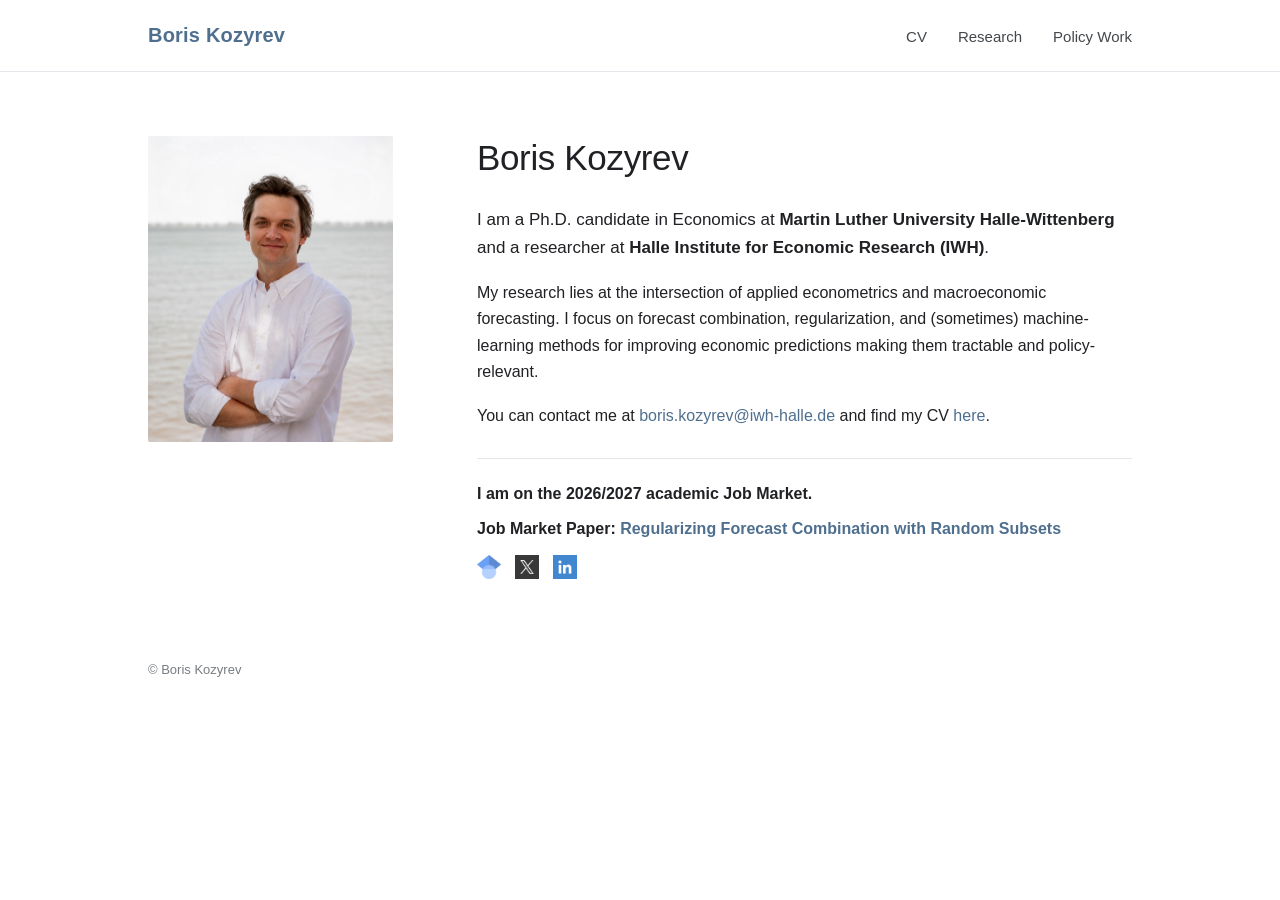
==== index.html @ 4d834b04 "Add files via upload" ====
<!doctype html>
<html lang="en">
<head>
  <meta charset="utf-8">
  <meta name="viewport" content="width=device-width, initial-scale=1">
  <meta name="description" content="Boris Kozyrev, Ph.D. candidate in Economics. Research in macroeconomics, forecasting, and applied econometrics.">
  <title>Boris Kozyrev</title>
  <link rel="stylesheet" href="styles.css">
</head>
<body>
  <header class="site-header">
    <nav class="nav" aria-label="Primary navigation">
      <a class="brand active" href="index.html">Boris Kozyrev</a>
      <a href="cv.html">CV</a>
      <a href="research.html">Research</a>
      <a href="policy.html">Policy Work</a>
    </nav>
  </header>

  <main class="container">
    <div class="home-grid">
      <div>
        <img class="profile-photo" src="assets/profile-cropped.png" alt="Portrait of Boris Kozyrev">
      </div>

      <div>
        <h1>Boris Kozyrev</h1>

        <p class="lead">I am a Ph.D. candidate in Economics at <strong>Martin Luther University Halle-Wittenberg</strong> and a researcher at <strong>Halle Institute for Economic Research (IWH)</strong>.</p>

        <p>My research lies at the intersection of applied econometrics and macroeconomic forecasting. I focus on forecast combination, regularization, and (sometimes) machine-learning methods for improving economic predictions making them tractable and policy-relevant.</p>

        <p>You can contact me at <a href="mailto:boris.kozyrev@iwh-halle.de">boris.kozyrev@iwh-halle.de</a> and find my CV <a href="files/Boris_Kozyrev_CV.pdf">here</a>.</p>

        <div class="job-market">
          <p><strong>I am on the 2026/2027 academic Job Market.</strong></p>
          <p class="jmp-link">Job Market Paper: <a href="files/Boris_Kozyrev_JMP.pdf">Regularizing Forecast Combination with Random Subsets</a></p>
        </div>

        <div class="profile-links">

  <a href="https://scholar.google.com/citations?user=kAo6-hUAAAAJ&hl=en"
     target="_blank"
     rel="noopener noreferrer"
     aria-label="Google Scholar"
     title="Google Scholar">
    <img src="assets/icons/google-scholar.png" alt="Google Scholar">
  </a>

  <a href="https://x.com/Boris_koz"
     target="_blank"
     rel="noopener noreferrer"
     aria-label="X"
     title="X">
    <img src="assets/icons/x.png" alt="X">
  </a>


  <a href="https://de.linkedin.com/in/boris-kozyrev-4a0365170"
     target="_blank"
     rel="noopener noreferrer"
     aria-label="LinkedIn"
     title="LinkedIn">
    <img src="assets/icons/linkedin.png" alt="LinkedIn">
  </a>

</div>
      </div>
    </div>
  </main>

  <footer class="footer">© Boris Kozyrev</footer>
</body>
</html>
---- styles.css ----
:root {
  --text: #202124;
  --muted: #5f6368;
  --line: #e4e7eb;
  --accent: #4f6f8f;
  --paper: #ffffff;
  --soft: #f7f8fa;
  --max: 1040px;
}

* { box-sizing: border-box; }
html { scroll-behavior: smooth; }
body {
  margin: 0;
  background: var(--paper);
  color: var(--text);
  font-family: Arial, Helvetica, sans-serif;
  font-size: 16px;
  line-height: 1.65;
  -webkit-font-smoothing: antialiased;
}

a { color: var(--accent); text-decoration: none; }
a:hover { text-decoration: underline; }

.site-header {
  border-bottom: 1px solid var(--line);
  background: rgba(255,255,255,.97);
}
.nav {
  max-width: var(--max);
  margin: 0 auto;
  padding: 19px 28px;
  display: flex;
  align-items: baseline;
  gap: 31px;
}
.brand {
  color: var(--text);
  font-size: 20px;
  font-weight: 600;
  letter-spacing: .01em;
  margin-right: auto;
}
.nav a:not(.brand) {
  color: #43484d;
  font-size: 15px;
}
.nav a.active { color: var(--accent); font-weight: 600; }

.container {
  max-width: var(--max);
  margin: 0 auto;
  padding: 64px 28px 80px;
}

.home-grid {
  display: grid;
  grid-template-columns: 265px minmax(0, 1fr);
  gap: 64px;
  align-items: start;
}
.profile-photo {
  width: 100%;
  max-width: 245px;
  aspect-ratio: 4 / 5;
  object-fit: cover;
  border-radius: 2px;
  background: var(--soft);
}

h1, h2, h3 { font-weight: 500; line-height: 1.25; }
h1 { font-size: 35px; margin: 0 0 26px; letter-spacing: -.01em; }
h2 { font-size: 25px; margin: 0 0 24px; }
h3 { font-size: 18px; margin: 0 0 6px; }
p { margin: 0 0 18px; }
.lead { font-size: 17px; }
.muted { color: var(--muted); }

.job-market {
  margin-top: 28px;
  padding-top: 22px;
  border-top: 1px solid var(--line);
}
.job-market p { margin-bottom: 9px; }
.jmp-link { font-weight: 600; }

.contact-line { margin-top: 24px; color: var(--muted); }

.page-title { margin-bottom: 38px; }
.section { margin-top: 46px; }
.section:first-of-type { margin-top: 0; }
.section-title {
  font-size: 24px;
  font-weight: 500;
  padding-bottom: 9px;
  border-bottom: 1px solid var(--line);
  margin-bottom: 24px;
}

.paper { margin-bottom: 38px; }
.paper-title { font-size: 18px; font-weight: 600; margin-bottom: 4px; }
.paper-meta { color: var(--muted); margin-bottom: 7px; }
.paper-links { margin-bottom: 10px; }
.paper-links a { margin-right: 14px; }
.abstract { max-width: 850px; }
.abstract summary {
  cursor: pointer;
  color: var(--accent);
  margin: 7px 0 8px;
}
.abstract p { color: #3f4448; }

.cv-actions {
  display: flex;
  gap: 14px;
  flex-wrap: wrap;
  margin: 8px 0 36px;
}
.button {
  display: inline-block;
  border: 1px solid var(--accent);
  padding: 8px 14px;
  border-radius: 3px;
  font-size: 14px;
}
.button:hover { background: #f4f7fa; text-decoration: none; }

.cv-grid {
  display: grid;
  grid-template-columns: 190px minmax(0, 1fr);
  gap: 10px 35px;
  max-width: 820px;
}
.cv-label { color: var(--muted); font-weight: 600; }
.cv-row { display: contents; }
.cv-divider {
  grid-column: 1 / -1;
  border-top: 1px solid var(--line);
  margin: 14px 0;
}

.policy-item { margin-bottom: 31px; max-width: 850px; }
.policy-title { font-weight: 600; }

.footer {
  max-width: var(--max);
  margin: 0 auto;
  padding: 0 28px 36px;
  color: #777d82;
  font-size: 13px;
}

@media (max-width: 720px) {
  .nav { gap: 18px; flex-wrap: wrap; padding: 16px 20px; }
  .brand { width: 100%; margin-bottom: 3px; }
  .container { padding: 38px 20px 58px; }
  .home-grid { grid-template-columns: 1fr; gap: 30px; }
  .profile-photo { max-width: 210px; }
  h1 { font-size: 31px; }
  .cv-grid { grid-template-columns: 1fr; gap: 4px; }
  .cv-row { display: block; margin-bottom: 17px; }
  .cv-label { margin-bottom: 2px; }
}

.profile-links {
  display: flex;
  align-items: center;
  gap: 14px;
  margin-top: 12px;
}

.profile-links a {
  display: inline-flex;
  align-items: center;
  text-decoration: none;
}

.profile-links img {
  width: 24px;
  height: 24px;
  object-fit: contain;
  opacity: 0.78;
  transition: opacity 0.2s ease, transform 0.2s ease;
}

.profile-links img:hover {
  opacity: 1;
  transform: translateY(-1px);
}
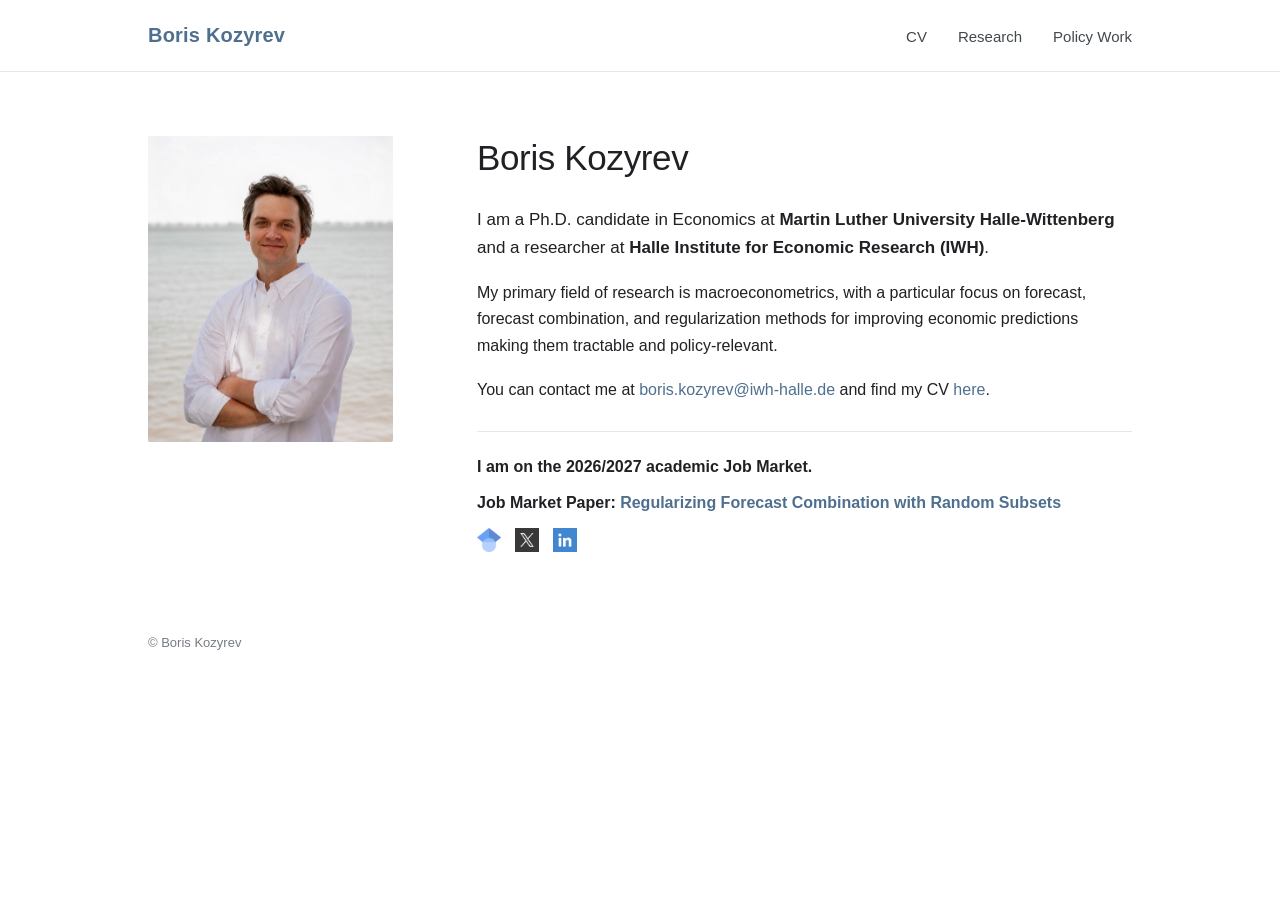
==== commit 66c198c8: "Add files via upload" ====
--- a/index.html
+++ b/index.html
@@ -28,7 +28,7 @@
 
         <p class="lead">I am a Ph.D. candidate in Economics at <strong>Martin Luther University Halle-Wittenberg</strong> and a researcher at <strong>Halle Institute for Economic Research (IWH)</strong>.</p>
 
-        <p>My research lies at the intersection of applied econometrics and macroeconomic forecasting. I focus on forecast combination, regularization, and (sometimes) machine-learning methods for improving economic predictions making them tractable and policy-relevant.</p>
+        <p>My primary field of research is macroeconometrics, with a particular focus on forecast, forecast combination, and regularization methods for improving economic predictions making them tractable and policy-relevant.</p>
 
         <p>You can contact me at <a href="mailto:boris.kozyrev@iwh-halle.de">boris.kozyrev@iwh-halle.de</a> and find my CV <a href="files/Boris_Kozyrev_CV.pdf">here</a>.</p>
 
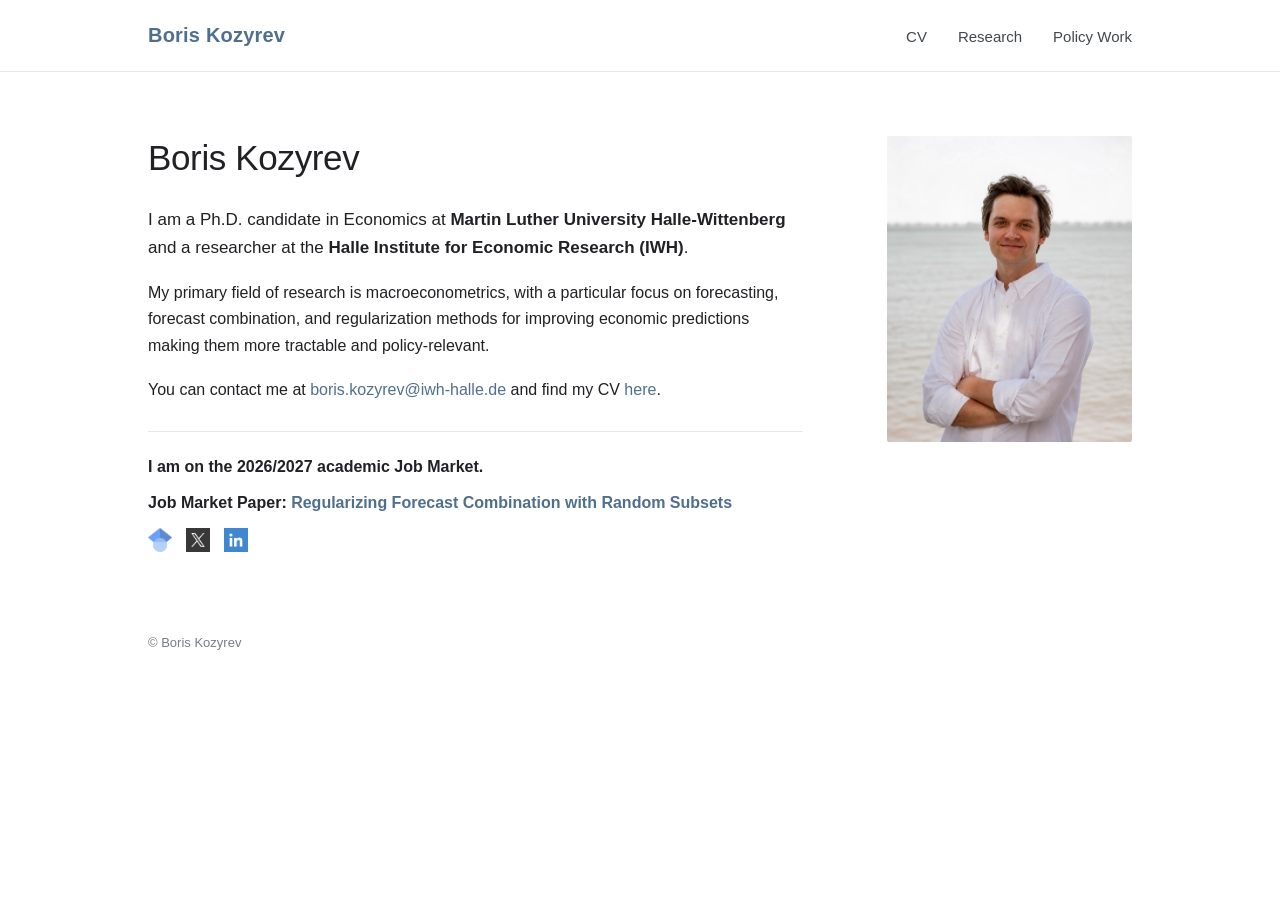
==== commit 1d30d0e1: "Fix typos and enhance clarity in index.html Corrected typos in research description and improved cla" ====
--- a/index.html
+++ b/index.html
@@ -26,9 +26,9 @@
       <div>
         <h1>Boris Kozyrev</h1>
 
-        <p class="lead">I am a Ph.D. candidate in Economics at <strong>Martin Luther University Halle-Wittenberg</strong> and a researcher at <strong>Halle Institute for Economic Research (IWH)</strong>.</p>
+        <p class="lead">I am a Ph.D. candidate in Economics at <strong>Martin Luther University Halle-Wittenberg</strong> and a researcher at the <strong>Halle Institute for Economic Research (IWH)</strong>.</p>
 
-        <p>My primary field of research is macroeconometrics, with a particular focus on forecast, forecast combination, and regularization methods for improving economic predictions making them tractable and policy-relevant.</p>
+        <p>My primary field of research is macroeconometrics, with a particular focus on forecasting, forecast combination, and regularization methods for improving economic predictions making them more tractable and policy-relevant.</p>
 
         <p>You can contact me at <a href="mailto:boris.kozyrev@iwh-halle.de">boris.kozyrev@iwh-halle.de</a> and find my CV <a href="files/Boris_Kozyrev_CV.pdf">here</a>.</p>
 
--- a/styles.css
+++ b/styles.css
@@ -56,10 +56,23 @@
 
 .home-grid {
   display: grid;
-  grid-template-columns: 265px minmax(0, 1fr);
+  grid-template-columns: minmax(0, 1fr) 265px;
   gap: 64px;
   align-items: start;
 }
+
+/* Keep the photo on the right on desktop without changing the HTML order. */
+.home-grid > div:first-child {
+  grid-column: 2;
+  grid-row: 1;
+  justify-self: end;
+}
+
+.home-grid > div:last-child {
+  grid-column: 1;
+  grid-row: 1;
+}
+
 .profile-photo {
   width: 100%;
   max-width: 245px;
@@ -156,6 +169,19 @@
   .brand { width: 100%; margin-bottom: 3px; }
   .container { padding: 38px 20px 58px; }
   .home-grid { grid-template-columns: 1fr; gap: 30px; }
+
+  /* Restore the document order on mobile: photo first, then text. */
+  .home-grid > div:first-child {
+    grid-column: 1;
+    grid-row: 1;
+    justify-self: start;
+  }
+
+  .home-grid > div:last-child {
+    grid-column: 1;
+    grid-row: 2;
+  }
+
   .profile-photo { max-width: 210px; }
   h1 { font-size: 31px; }
   .cv-grid { grid-template-columns: 1fr; gap: 4px; }
